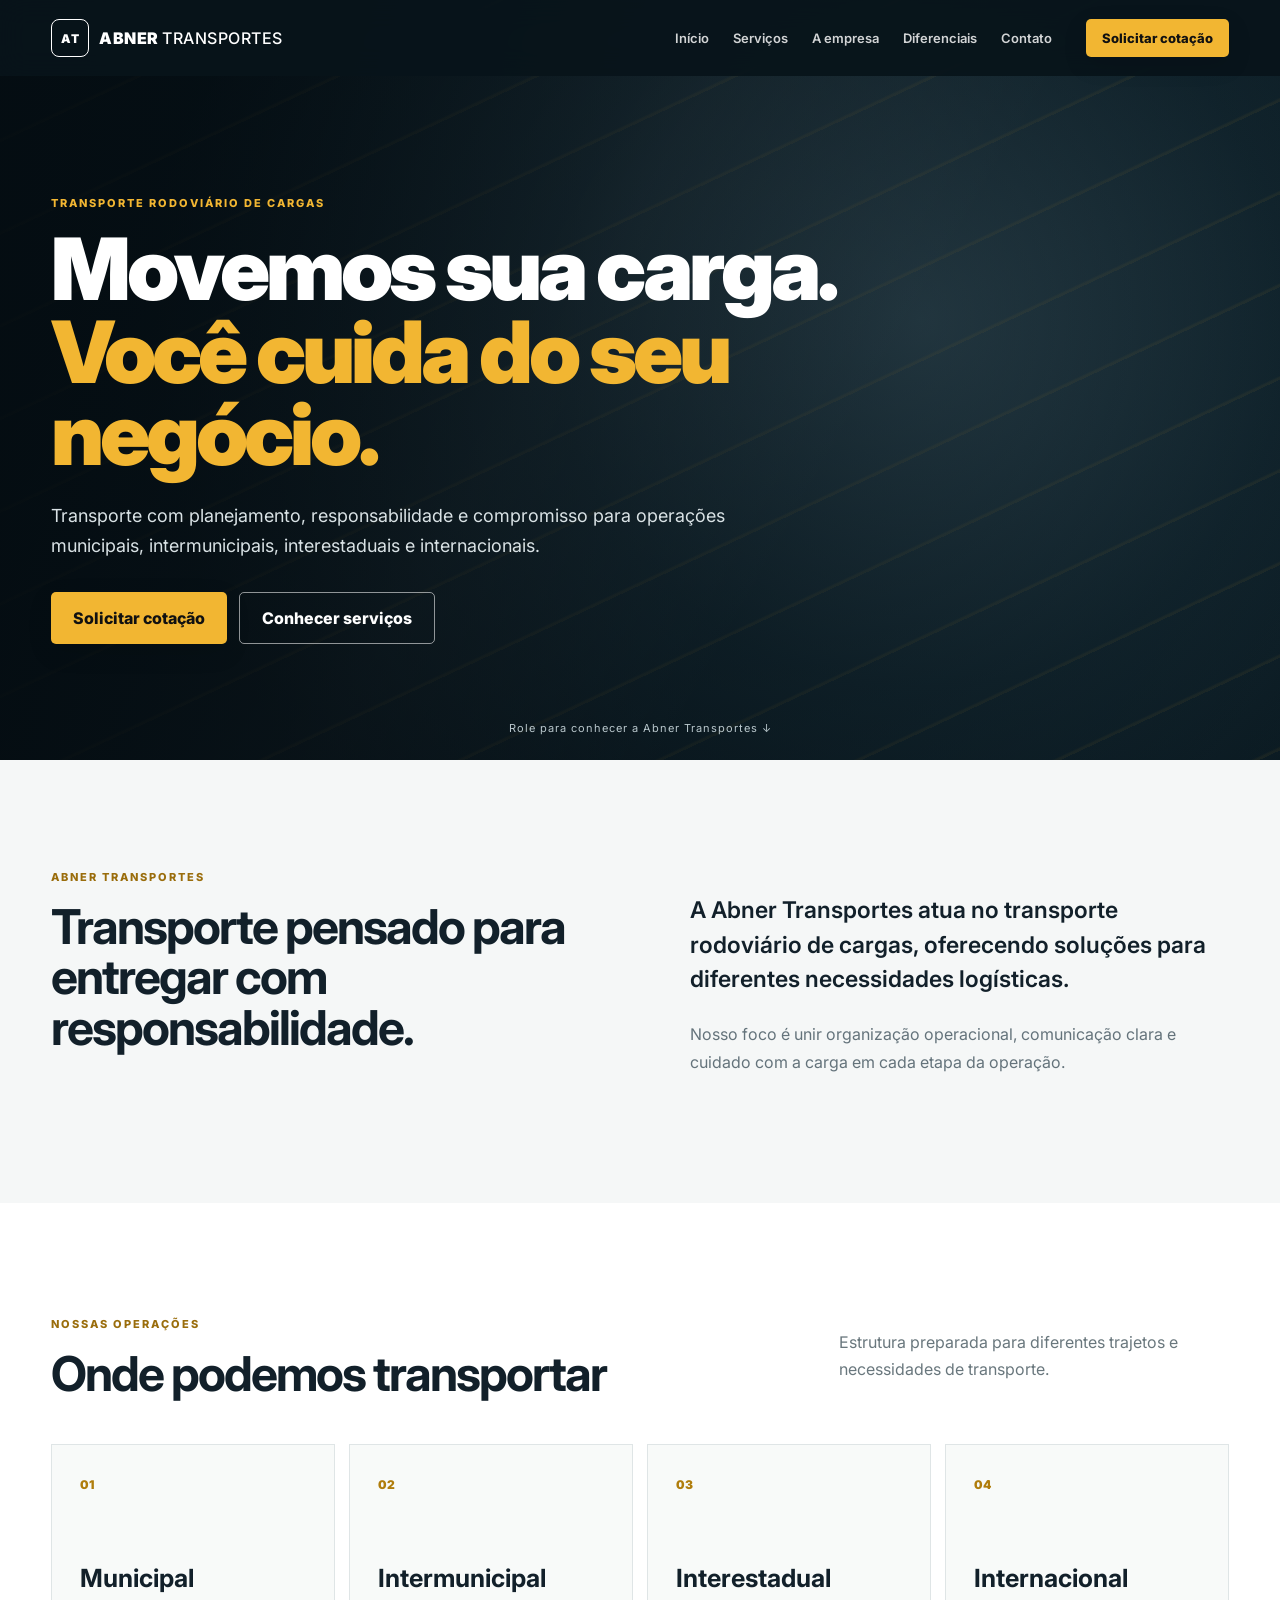
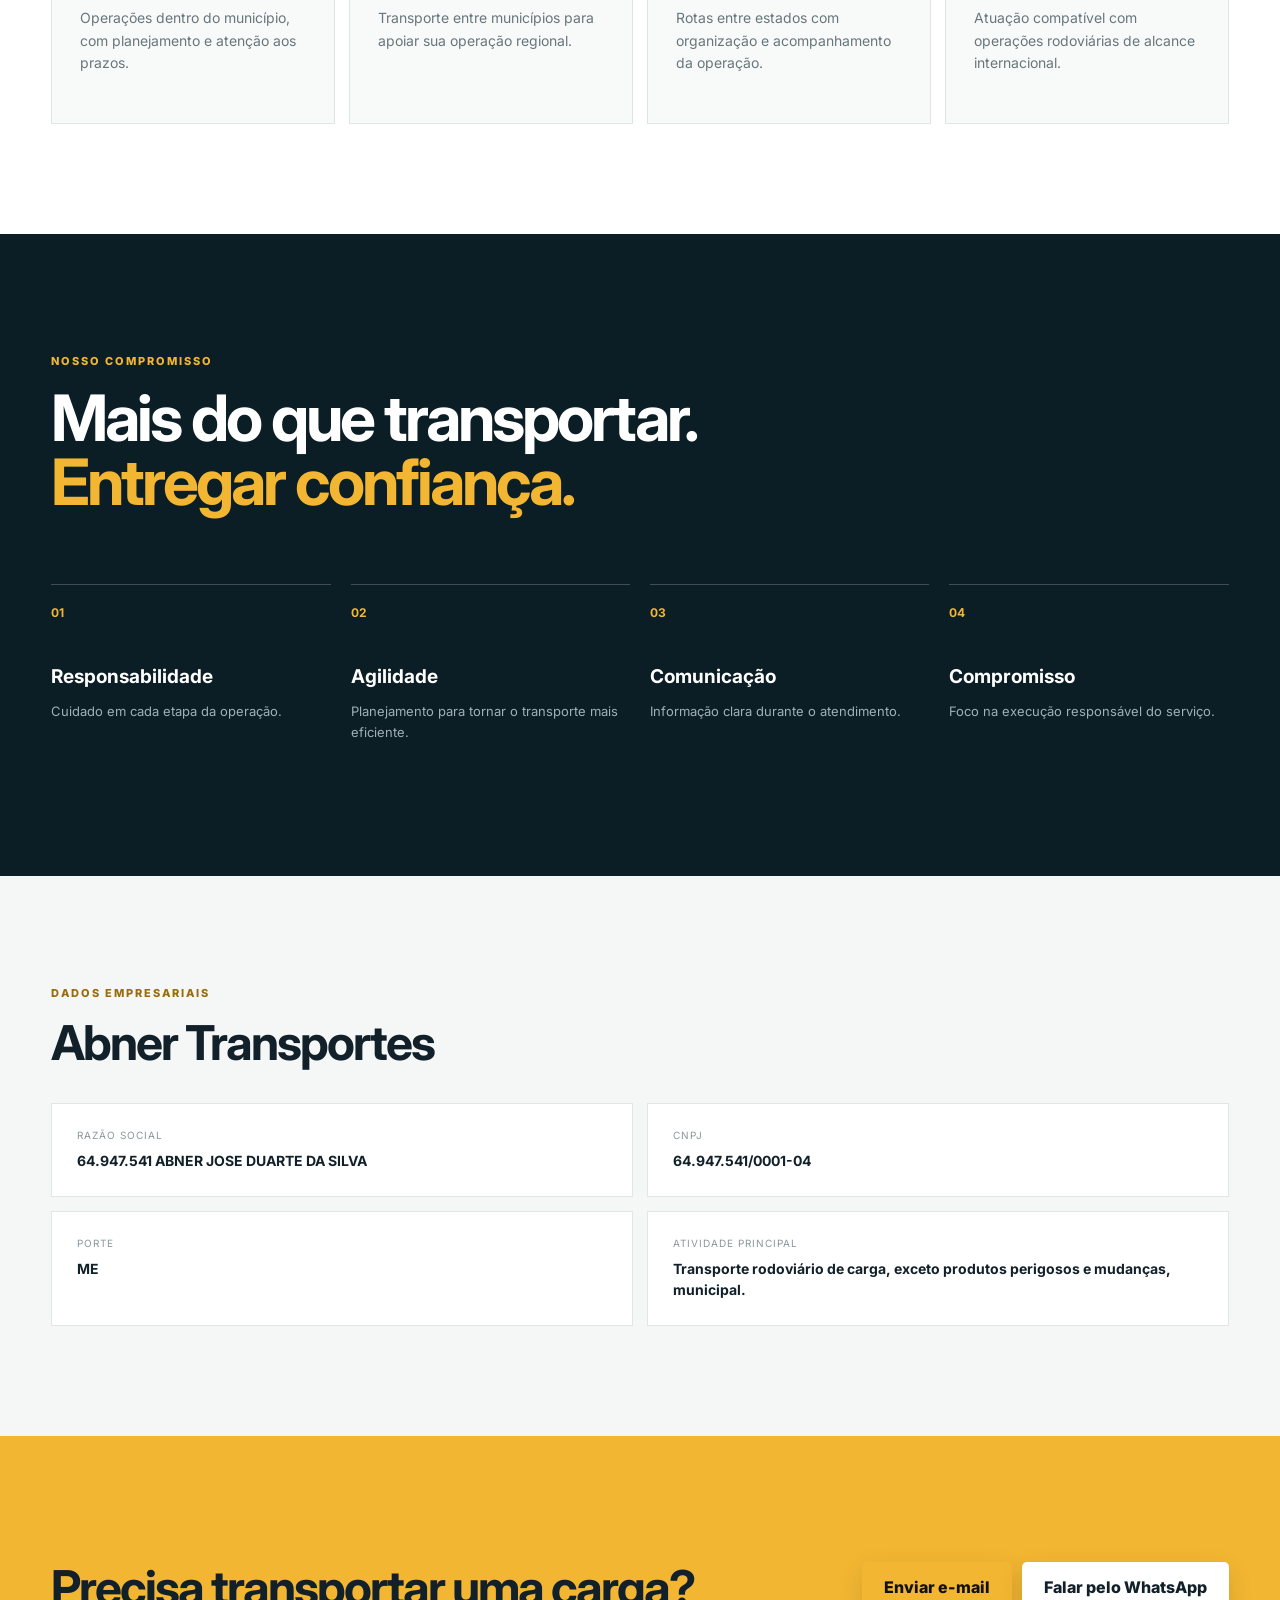
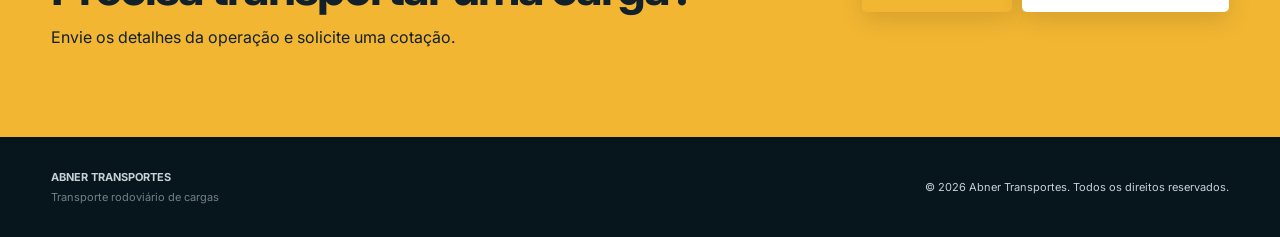
==== index.html @ 2ef1a577 "Add files via upload" ====
<!doctype html>
<html lang="pt-BR">
<head>
<meta charset="utf-8">
<meta name="viewport" content="width=device-width, initial-scale=1">
<meta name="description" content="Abner Transportes — transporte rodoviário de cargas municipal, intermunicipal, interestadual e internacional.">
<title>Abner Transportes | Transporte de Cargas</title>
<link rel="stylesheet" href="style.css">
</head>
<body>
<header class="topbar">
  <div class="container nav">
    <a class="brand" href="#inicio"><span class="brand-mark">AT</span><span>ABNER <b>TRANSPORTES</b></span></a>
    <nav>
      <a href="#inicio">Início</a>
      <a href="#servicos">Serviços</a>
      <a href="#empresa">A empresa</a>
      <a href="#diferenciais">Diferenciais</a>
      <a href="#contato">Contato</a>
    </nav>
    <a class="btn btn-small" href="#contato">Solicitar cotação</a>
  </div>
</header>

<main>
<section class="hero" id="inicio">
  <div class="hero-overlay"></div>
  <div class="container hero-content">
    <div class="eyebrow">TRANSPORTE RODOVIÁRIO DE CARGAS</div>
    <h1>Movemos sua carga.<br><span>Você cuida do seu negócio.</span></h1>
    <p>Transporte com planejamento, responsabilidade e compromisso para operações municipais, intermunicipais, interestaduais e internacionais.</p>
    <div class="actions">
      <a class="btn" href="#contato">Solicitar cotação</a>
      <a class="btn btn-ghost" href="#servicos">Conhecer serviços</a>
    </div>
  </div>
  <div class="scroll-note">Role para conhecer a Abner Transportes ↓</div>
</section>

<section class="intro" id="empresa">
  <div class="container two-col">
    <div>
      <div class="eyebrow dark">ABNER TRANSPORTES</div>
      <h2>Transporte pensado para entregar com responsabilidade.</h2>
    </div>
    <div>
      <p class="lead">A Abner Transportes atua no transporte rodoviário de cargas, oferecendo soluções para diferentes necessidades logísticas.</p>
      <p>Nosso foco é unir organização operacional, comunicação clara e cuidado com a carga em cada etapa da operação.</p>
    </div>
  </div>
</section>

<section class="services" id="servicos">
  <div class="container">
    <div class="section-head">
      <div>
        <div class="eyebrow dark">NOSSAS OPERAÇÕES</div>
        <h2>Onde podemos transportar</h2>
      </div>
      <p>Estrutura preparada para diferentes trajetos e necessidades de transporte.</p>
    </div>
    <div class="cards">
      <article><span>01</span><h3>Municipal</h3><p>Operações dentro do município, com planejamento e atenção aos prazos.</p></article>
      <article><span>02</span><h3>Intermunicipal</h3><p>Transporte entre municípios para apoiar sua operação regional.</p></article>
      <article><span>03</span><h3>Interestadual</h3><p>Rotas entre estados com organização e acompanhamento da operação.</p></article>
      <article><span>04</span><h3>Internacional</h3><p>Atuação compatível com operações rodoviárias de alcance internacional.</p></article>
    </div>
  </div>
</section>

<section class="dark-section" id="diferenciais">
  <div class="container">
    <div class="eyebrow">NOSSO COMPROMISSO</div>
    <h2>Mais do que transportar.<br><span>Entregar confiança.</span></h2>
    <div class="stats">
      <div><strong>01</strong><b>Responsabilidade</b><p>Cuidado em cada etapa da operação.</p></div>
      <div><strong>02</strong><b>Agilidade</b><p>Planejamento para tornar o transporte mais eficiente.</p></div>
      <div><strong>03</strong><b>Comunicação</b><p>Informação clara durante o atendimento.</p></div>
      <div><strong>04</strong><b>Compromisso</b><p>Foco na execução responsável do serviço.</p></div>
    </div>
  </div>
</section>

<section class="company-data">
  <div class="container">
    <div class="eyebrow dark">DADOS EMPRESARIAIS</div>
    <h2>Abner Transportes</h2>
    <div class="data-grid">
      <div><small>Razão social</small><b>64.947.541 ABNER JOSE DUARTE DA SILVA</b></div>
      <div><small>CNPJ</small><b>64.947.541/0001-04</b></div>
      <div><small>Porte</small><b>ME</b></div>
      <div><small>Atividade principal</small><b>Transporte rodoviário de carga, exceto produtos perigosos e mudanças, municipal.</b></div>
    </div>
  </div>
</section>

<section class="contact" id="contato">
  <div class="container contact-box">
    <div>
      <div class="eyebrow">FALE COM A ABNER TRANSPORTES</div>
      <h2>Precisa transportar uma carga?</h2>
      <p>Envie os detalhes da operação e solicite uma cotação.</p>
    </div>
    <div class="contact-actions">
      <a class="btn" href="mailto:SEUEMAIL@EXEMPLO.COM">Enviar e-mail</a>
      <a class="btn btn-light" href="https://wa.me/55SEUNUMERO" target="_blank" rel="noopener">Falar pelo WhatsApp</a>
    </div>
  </div>
</section>
</main>

<footer>
  <div class="container footer">
    <div><strong>ABNER TRANSPORTES</strong><span>Transporte rodoviário de cargas</span></div>
    <div>© 2026 Abner Transportes. Todos os direitos reservados.</div>
  </div>
</footer>
<script src="script.js"></script>
</body>
</html>
---- style.css ----
@import url('https://fonts.googleapis.com/css2?family=Inter:wght@400;500;600;700;800;900&display=swap');
*{box-sizing:border-box}html{scroll-behavior:smooth}body{margin:0;font-family:Inter,Arial,sans-serif;color:#12202a;background:#f5f7f7}a{text-decoration:none;color:inherit}.container{width:min(1180px,92%);margin:auto}.topbar{position:fixed;z-index:20;top:0;left:0;right:0;background:rgba(8,20,27,.92);backdrop-filter:blur(14px);color:#fff}.nav{height:76px;display:flex;align-items:center;gap:34px}.brand{display:flex;align-items:center;gap:10px;font-weight:900;letter-spacing:.5px;margin-right:auto}.brand b{font-weight:500}.brand-mark{display:grid;place-items:center;width:38px;height:38px;border:1px solid #fff;border-radius:8px;font-size:12px}.nav nav{display:flex;gap:24px;font-size:13px;font-weight:600}.nav nav a{opacity:.82}.nav nav a:hover{opacity:1}.btn{display:inline-flex;align-items:center;justify-content:center;padding:15px 22px;border-radius:5px;background:#f2b632;color:#111;font-weight:800;border:0;transition:.25s;box-shadow:0 8px 25px rgba(0,0,0,.12)}.btn:hover{transform:translateY(-2px);filter:brightness(1.04)}.btn-small{padding:11px 16px;font-size:13px}.btn-ghost{background:transparent;color:#fff;border:1px solid rgba(255,255,255,.55);box-shadow:none}.btn-light{background:#fff;color:#12202a}.hero{min-height:760px;position:relative;display:flex;align-items:center;overflow:hidden;background:radial-gradient(circle at 72% 42%,#344f5b 0,#152b35 36%,#07151c 75%)}.hero:before{content:"";position:absolute;inset:-10%;background:linear-gradient(120deg,transparent 20%,rgba(255,255,255,.05) 45%,transparent 62%),repeating-linear-gradient(155deg,transparent 0 80px,rgba(242,182,50,.08) 82px 84px);animation:move 12s linear infinite}.hero-overlay{position:absolute;inset:0;background:linear-gradient(90deg,rgba(4,12,17,.9),rgba(4,12,17,.5) 50%,rgba(4,12,17,.25))}.hero-content{position:relative;color:#fff;padding-top:80px}.eyebrow{font-size:11px;letter-spacing:2px;font-weight:800;color:#f2b632;margin-bottom:18px}.eyebrow.dark{color:#9a6d0c}.hero h1{font-size:clamp(44px,7vw,86px);line-height:.96;letter-spacing:-4px;max-width:850px;margin:0 0 25px;font-weight:900}.hero h1 span{color:#f2b632}.hero p{font-size:18px;line-height:1.7;max-width:690px;color:#d9e2e5}.actions{display:flex;gap:12px;margin-top:30px}.scroll-note{position:absolute;bottom:25px;left:50%;transform:translateX(-50%);color:#b9c7cc;font-size:11px;letter-spacing:1px}.intro,.services,.company-data{padding:110px 0}.two-col{display:grid;grid-template-columns:1fr 1fr;gap:100px}.intro h2,.section-head h2,.company-data h2{font-size:48px;line-height:1.05;letter-spacing:-2px;margin:0}.lead{font-size:23px;line-height:1.5;font-weight:600}.intro p:not(.lead){color:#64737b;line-height:1.8}.services{background:#fff}.section-head{display:flex;justify-content:space-between;align-items:end;margin-bottom:45px}.section-head>p{max-width:390px;color:#69777d;line-height:1.7}.cards{display:grid;grid-template-columns:repeat(4,1fr);gap:14px}.cards article{min-height:280px;padding:28px;border:1px solid #dfe5e6;background:#f8faf9;transition:.3s}.cards article:hover{transform:translateY(-7px);box-shadow:0 18px 40px rgba(0,0,0,.08)}.cards span{font-size:12px;font-weight:900;color:#b07d0c}.cards h3{font-size:25px;margin:70px 0 14px}.cards p{color:#68767c;line-height:1.6;font-size:14px}.dark-section{background:#0b1d25;color:#fff;padding:120px 0}.dark-section h2{font-size:64px;line-height:1;letter-spacing:-3px;margin:0 0 70px}.dark-section h2 span{color:#f2b632}.stats{display:grid;grid-template-columns:repeat(4,1fr);gap:20px}.stats>div{border-top:1px solid rgba(255,255,255,.22);padding-top:20px}.stats strong{display:block;color:#f2b632;font-size:12px;margin-bottom:45px}.stats b{font-size:19px}.stats p{color:#9fb0b6;font-size:13px;line-height:1.6}.data-grid{display:grid;grid-template-columns:1fr 1fr;gap:14px;margin-top:35px}.data-grid>div{padding:25px;background:#fff;border:1px solid #e0e5e6}.data-grid small{display:block;text-transform:uppercase;letter-spacing:1px;color:#8a979b;font-size:10px;margin-bottom:9px}.data-grid b{font-size:14px;line-height:1.5}.contact{background:#f2b632;padding:90px 0}.contact-box{display:flex;justify-content:space-between;align-items:center;gap:40px}.contact h2{font-size:48px;letter-spacing:-2px;margin:0 0 10px}.contact p{margin:0}.contact-actions{display:flex;gap:10px;flex-wrap:wrap}footer{background:#07151c;color:#c7d1d5}.footer{min-height:100px;display:flex;justify-content:space-between;align-items:center;gap:20px;font-size:11px}.footer div:first-child{display:flex;flex-direction:column;gap:6px}.footer span{color:#718188}@keyframes move{to{transform:translateX(70px)}}@media(max-width:850px){.nav nav{display:none}.hero{min-height:680px}.hero h1{letter-spacing:-2px}.two-col,.cards,.stats,.data-grid{grid-template-columns:1fr}.two-col{gap:30px}.intro,.services,.company-data{padding:75px 0}.section-head,.contact-box{display:block}.section-head>p{margin-top:20px}.dark-section h2{font-size:46px;margin-bottom:50px}.cards article{min-height:220px}.cards h3{margin-top:50px}.contact h2{font-size:38px}.contact-actions{margin-top:25px}.footer{padding:25px 0;display:block}.footer div+div{margin-top:15px}.scroll-note{width:100%;text-align:center}.hero-content{padding-top:90px}}
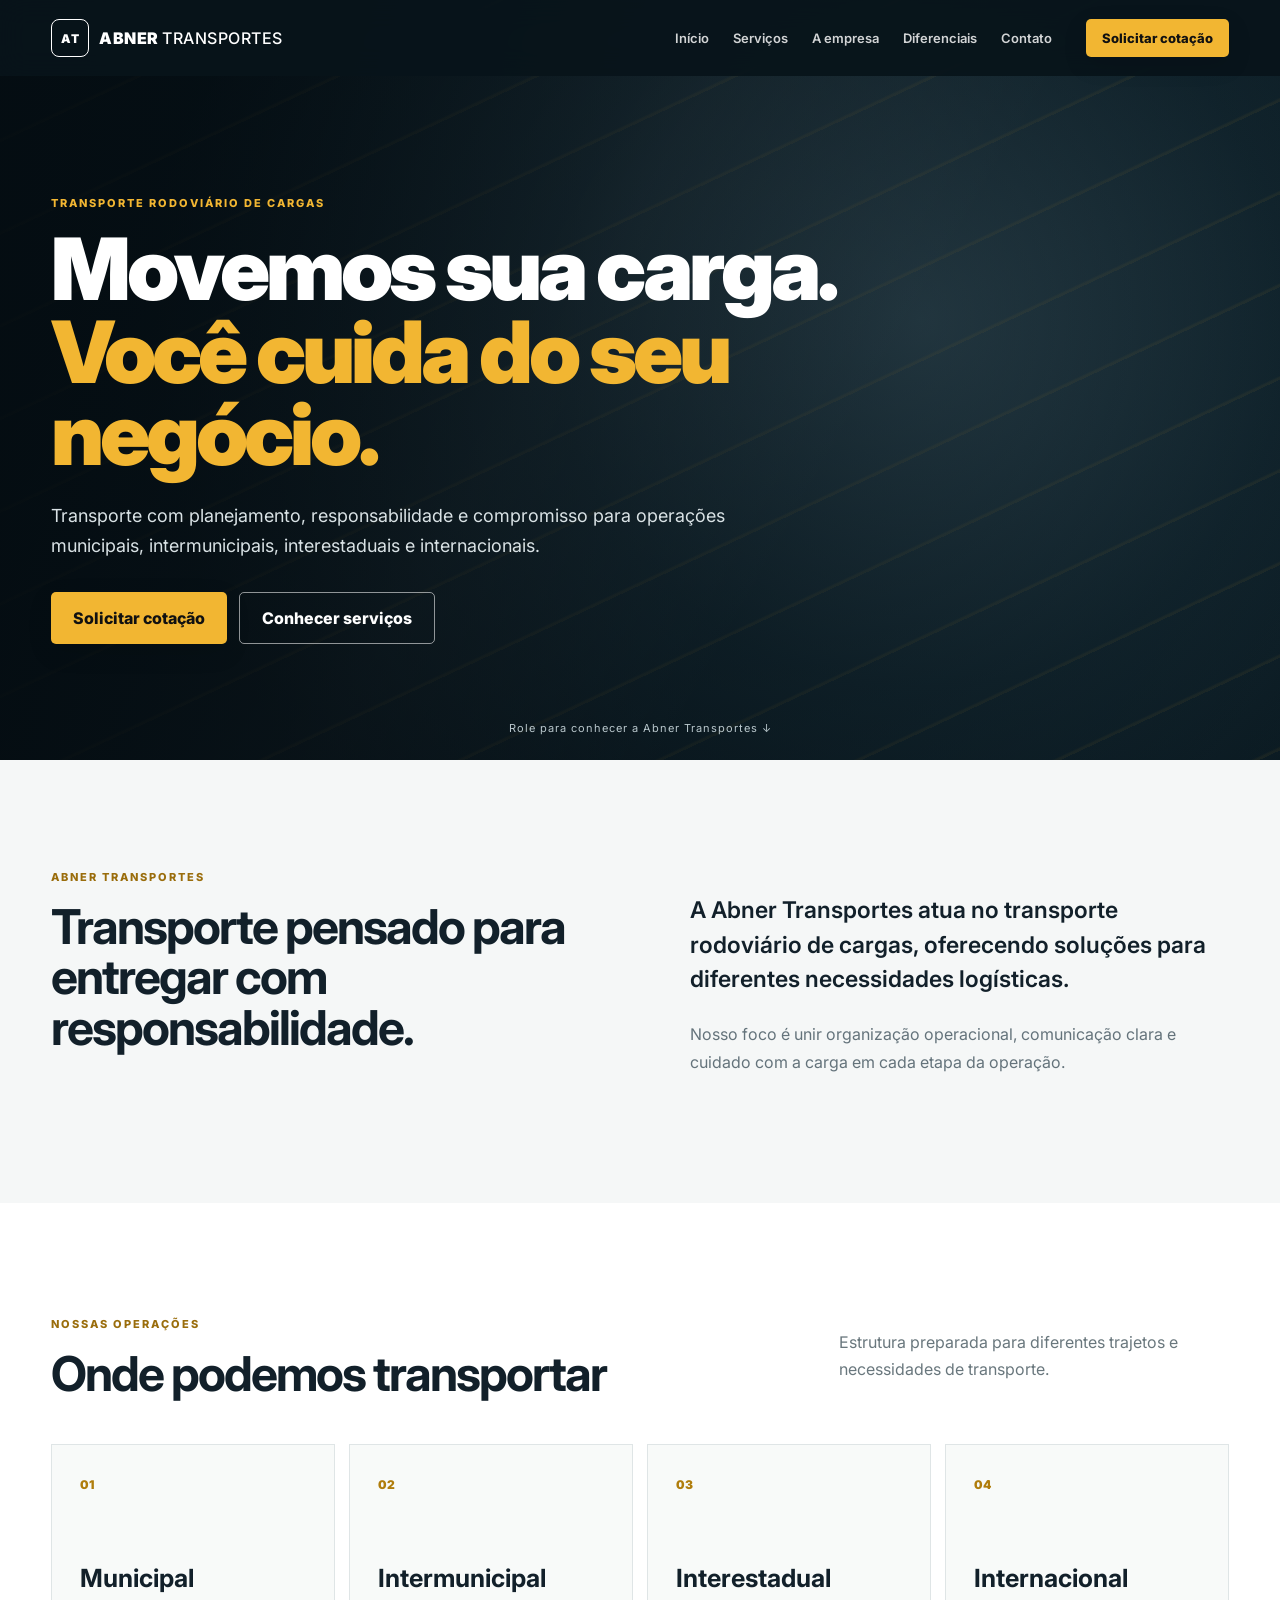
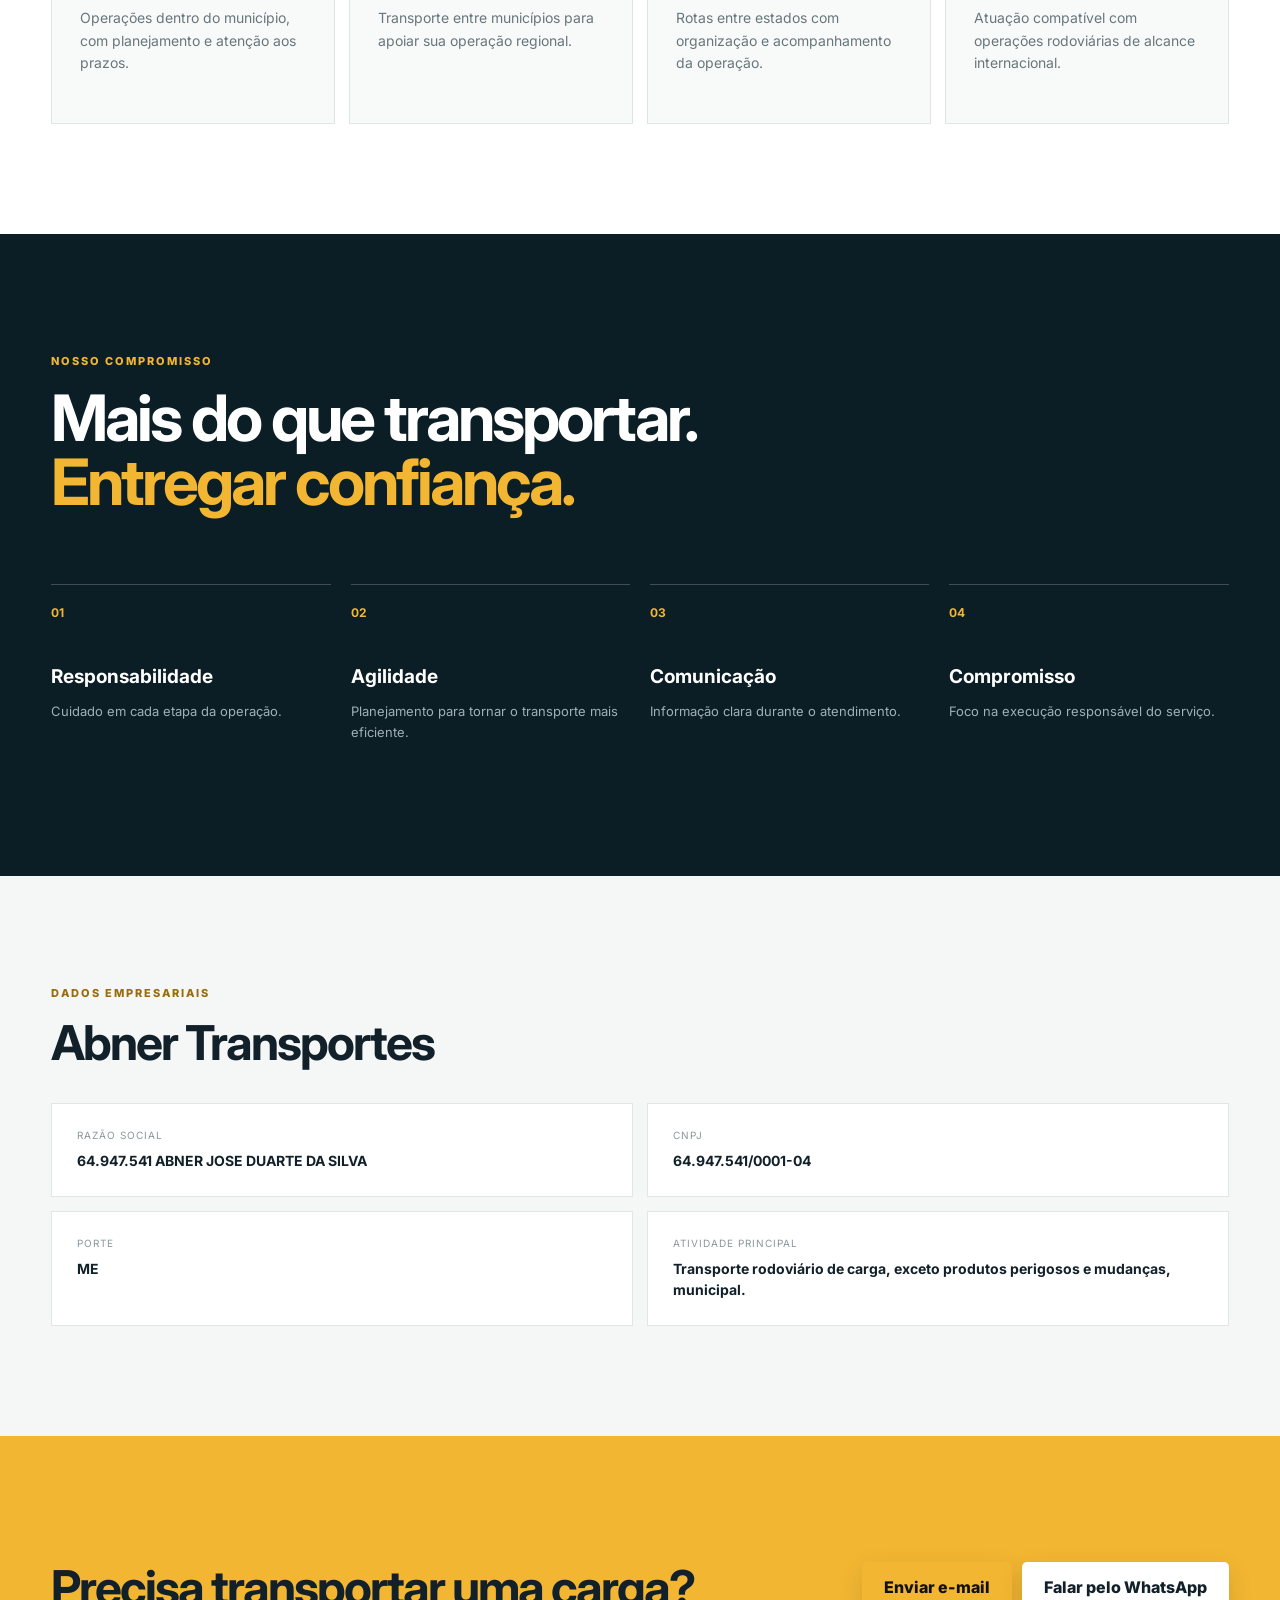
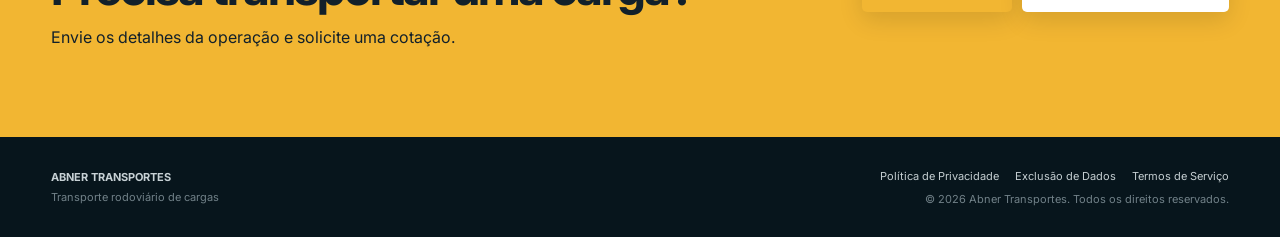
==== commit d1fd12fc: "Add files via upload" ====
--- a/index.html
+++ b/index.html
@@ -112,7 +112,14 @@
 <footer>
   <div class="container footer">
     <div><strong>ABNER TRANSPORTES</strong><span>Transporte rodoviário de cargas</span></div>
-    <div>© 2026 Abner Transportes. Todos os direitos reservados.</div>
+    <div class="footer-right">
+      <nav class="legal-links" aria-label="Informações legais">
+        <a href="politica-de-privacidade.html">Política de Privacidade</a>
+        <a href="exclusao-de-dados.html">Exclusão de Dados</a>
+        <a href="termos-de-servico.html">Termos de Serviço</a>
+      </nav>
+      <span>© 2026 Abner Transportes. Todos os direitos reservados.</span>
+    </div>
   </div>
 </footer>
 <script src="script.js"></script>
--- a/style.css
+++ b/style.css
@@ -1,2 +1,3 @@
 @import url('https://fonts.googleapis.com/css2?family=Inter:wght@400;500;600;700;800;900&display=swap');
-*{box-sizing:border-box}html{scroll-behavior:smooth}body{margin:0;font-family:Inter,Arial,sans-serif;color:#12202a;background:#f5f7f7}a{text-decoration:none;color:inherit}.container{width:min(1180px,92%);margin:auto}.topbar{position:fixed;z-index:20;top:0;left:0;right:0;background:rgba(8,20,27,.92);backdrop-filter:blur(14px);color:#fff}.nav{height:76px;display:flex;align-items:center;gap:34px}.brand{display:flex;align-items:center;gap:10px;font-weight:900;letter-spacing:.5px;margin-right:auto}.brand b{font-weight:500}.brand-mark{display:grid;place-items:center;width:38px;height:38px;border:1px solid #fff;border-radius:8px;font-size:12px}.nav nav{display:flex;gap:24px;font-size:13px;font-weight:600}.nav nav a{opacity:.82}.nav nav a:hover{opacity:1}.btn{display:inline-flex;align-items:center;justify-content:center;padding:15px 22px;border-radius:5px;background:#f2b632;color:#111;font-weight:800;border:0;transition:.25s;box-shadow:0 8px 25px rgba(0,0,0,.12)}.btn:hover{transform:translateY(-2px);filter:brightness(1.04)}.btn-small{padding:11px 16px;font-size:13px}.btn-ghost{background:transparent;color:#fff;border:1px solid rgba(255,255,255,.55);box-shadow:none}.btn-light{background:#fff;color:#12202a}.hero{min-height:760px;position:relative;display:flex;align-items:center;overflow:hidden;background:radial-gradient(circle at 72% 42%,#344f5b 0,#152b35 36%,#07151c 75%)}.hero:before{content:"";position:absolute;inset:-10%;background:linear-gradient(120deg,transparent 20%,rgba(255,255,255,.05) 45%,transparent 62%),repeating-linear-gradient(155deg,transparent 0 80px,rgba(242,182,50,.08) 82px 84px);animation:move 12s linear infinite}.hero-overlay{position:absolute;inset:0;background:linear-gradient(90deg,rgba(4,12,17,.9),rgba(4,12,17,.5) 50%,rgba(4,12,17,.25))}.hero-content{position:relative;color:#fff;padding-top:80px}.eyebrow{font-size:11px;letter-spacing:2px;font-weight:800;color:#f2b632;margin-bottom:18px}.eyebrow.dark{color:#9a6d0c}.hero h1{font-size:clamp(44px,7vw,86px);line-height:.96;letter-spacing:-4px;max-width:850px;margin:0 0 25px;font-weight:900}.hero h1 span{color:#f2b632}.hero p{font-size:18px;line-height:1.7;max-width:690px;color:#d9e2e5}.actions{display:flex;gap:12px;margin-top:30px}.scroll-note{position:absolute;bottom:25px;left:50%;transform:translateX(-50%);color:#b9c7cc;font-size:11px;letter-spacing:1px}.intro,.services,.company-data{padding:110px 0}.two-col{display:grid;grid-template-columns:1fr 1fr;gap:100px}.intro h2,.section-head h2,.company-data h2{font-size:48px;line-height:1.05;letter-spacing:-2px;margin:0}.lead{font-size:23px;line-height:1.5;font-weight:600}.intro p:not(.lead){color:#64737b;line-height:1.8}.services{background:#fff}.section-head{display:flex;justify-content:space-between;align-items:end;margin-bottom:45px}.section-head>p{max-width:390px;color:#69777d;line-height:1.7}.cards{display:grid;grid-template-columns:repeat(4,1fr);gap:14px}.cards article{min-height:280px;padding:28px;border:1px solid #dfe5e6;background:#f8faf9;transition:.3s}.cards article:hover{transform:translateY(-7px);box-shadow:0 18px 40px rgba(0,0,0,.08)}.cards span{font-size:12px;font-weight:900;color:#b07d0c}.cards h3{font-size:25px;margin:70px 0 14px}.cards p{color:#68767c;line-height:1.6;font-size:14px}.dark-section{background:#0b1d25;color:#fff;padding:120px 0}.dark-section h2{font-size:64px;line-height:1;letter-spacing:-3px;margin:0 0 70px}.dark-section h2 span{color:#f2b632}.stats{display:grid;grid-template-columns:repeat(4,1fr);gap:20px}.stats>div{border-top:1px solid rgba(255,255,255,.22);padding-top:20px}.stats strong{display:block;color:#f2b632;font-size:12px;margin-bottom:45px}.stats b{font-size:19px}.stats p{color:#9fb0b6;font-size:13px;line-height:1.6}.data-grid{display:grid;grid-template-columns:1fr 1fr;gap:14px;margin-top:35px}.data-grid>div{padding:25px;background:#fff;border:1px solid #e0e5e6}.data-grid small{display:block;text-transform:uppercase;letter-spacing:1px;color:#8a979b;font-size:10px;margin-bottom:9px}.data-grid b{font-size:14px;line-height:1.5}.contact{background:#f2b632;padding:90px 0}.contact-box{display:flex;justify-content:space-between;align-items:center;gap:40px}.contact h2{font-size:48px;letter-spacing:-2px;margin:0 0 10px}.contact p{margin:0}.contact-actions{display:flex;gap:10px;flex-wrap:wrap}footer{background:#07151c;color:#c7d1d5}.footer{min-height:100px;display:flex;justify-content:space-between;align-items:center;gap:20px;font-size:11px}.footer div:first-child{display:flex;flex-direction:column;gap:6px}.footer span{color:#718188}@keyframes move{to{transform:translateX(70px)}}@media(max-width:850px){.nav nav{display:none}.hero{min-height:680px}.hero h1{letter-spacing:-2px}.two-col,.cards,.stats,.data-grid{grid-template-columns:1fr}.two-col{gap:30px}.intro,.services,.company-data{padding:75px 0}.section-head,.contact-box{display:block}.section-head>p{margin-top:20px}.dark-section h2{font-size:46px;margin-bottom:50px}.cards article{min-height:220px}.cards h3{margin-top:50px}.contact h2{font-size:38px}.contact-actions{margin-top:25px}.footer{padding:25px 0;display:block}.footer div+div{margin-top:15px}.scroll-note{width:100%;text-align:center}.hero-content{padding-top:90px}}+*{box-sizing:border-box}html{scroll-behavior:smooth}body{margin:0;font-family:Inter,Arial,sans-serif;color:#12202a;background:#f5f7f7}a{text-decoration:none;color:inherit}.container{width:min(1180px,92%);margin:auto}.topbar{position:fixed;z-index:20;top:0;left:0;right:0;background:rgba(8,20,27,.92);backdrop-filter:blur(14px);color:#fff}.nav{height:76px;display:flex;align-items:center;gap:34px}.brand{display:flex;align-items:center;gap:10px;font-weight:900;letter-spacing:.5px;margin-right:auto}.brand b{font-weight:500}.brand-mark{display:grid;place-items:center;width:38px;height:38px;border:1px solid #fff;border-radius:8px;font-size:12px}.nav nav{display:flex;gap:24px;font-size:13px;font-weight:600}.nav nav a{opacity:.82}.nav nav a:hover{opacity:1}.btn{display:inline-flex;align-items:center;justify-content:center;padding:15px 22px;border-radius:5px;background:#f2b632;color:#111;font-weight:800;border:0;transition:.25s;box-shadow:0 8px 25px rgba(0,0,0,.12)}.btn:hover{transform:translateY(-2px);filter:brightness(1.04)}.btn-small{padding:11px 16px;font-size:13px}.btn-ghost{background:transparent;color:#fff;border:1px solid rgba(255,255,255,.55);box-shadow:none}.btn-light{background:#fff;color:#12202a}.hero{min-height:760px;position:relative;display:flex;align-items:center;overflow:hidden;background:radial-gradient(circle at 72% 42%,#344f5b 0,#152b35 36%,#07151c 75%)}.hero:before{content:"";position:absolute;inset:-10%;background:linear-gradient(120deg,transparent 20%,rgba(255,255,255,.05) 45%,transparent 62%),repeating-linear-gradient(155deg,transparent 0 80px,rgba(242,182,50,.08) 82px 84px);animation:move 12s linear infinite}.hero-overlay{position:absolute;inset:0;background:linear-gradient(90deg,rgba(4,12,17,.9),rgba(4,12,17,.5) 50%,rgba(4,12,17,.25))}.hero-content{position:relative;color:#fff;padding-top:80px}.eyebrow{font-size:11px;letter-spacing:2px;font-weight:800;color:#f2b632;margin-bottom:18px}.eyebrow.dark{color:#9a6d0c}.hero h1{font-size:clamp(44px,7vw,86px);line-height:.96;letter-spacing:-4px;max-width:850px;margin:0 0 25px;font-weight:900}.hero h1 span{color:#f2b632}.hero p{font-size:18px;line-height:1.7;max-width:690px;color:#d9e2e5}.actions{display:flex;gap:12px;margin-top:30px}.scroll-note{position:absolute;bottom:25px;left:50%;transform:translateX(-50%);color:#b9c7cc;font-size:11px;letter-spacing:1px}.intro,.services,.company-data{padding:110px 0}.two-col{display:grid;grid-template-columns:1fr 1fr;gap:100px}.intro h2,.section-head h2,.company-data h2{font-size:48px;line-height:1.05;letter-spacing:-2px;margin:0}.lead{font-size:23px;line-height:1.5;font-weight:600}.intro p:not(.lead){color:#64737b;line-height:1.8}.services{background:#fff}.section-head{display:flex;justify-content:space-between;align-items:end;margin-bottom:45px}.section-head>p{max-width:390px;color:#69777d;line-height:1.7}.cards{display:grid;grid-template-columns:repeat(4,1fr);gap:14px}.cards article{min-height:280px;padding:28px;border:1px solid #dfe5e6;background:#f8faf9;transition:.3s}.cards article:hover{transform:translateY(-7px);box-shadow:0 18px 40px rgba(0,0,0,.08)}.cards span{font-size:12px;font-weight:900;color:#b07d0c}.cards h3{font-size:25px;margin:70px 0 14px}.cards p{color:#68767c;line-height:1.6;font-size:14px}.dark-section{background:#0b1d25;color:#fff;padding:120px 0}.dark-section h2{font-size:64px;line-height:1;letter-spacing:-3px;margin:0 0 70px}.dark-section h2 span{color:#f2b632}.stats{display:grid;grid-template-columns:repeat(4,1fr);gap:20px}.stats>div{border-top:1px solid rgba(255,255,255,.22);padding-top:20px}.stats strong{display:block;color:#f2b632;font-size:12px;margin-bottom:45px}.stats b{font-size:19px}.stats p{color:#9fb0b6;font-size:13px;line-height:1.6}.data-grid{display:grid;grid-template-columns:1fr 1fr;gap:14px;margin-top:35px}.data-grid>div{padding:25px;background:#fff;border:1px solid #e0e5e6}.data-grid small{display:block;text-transform:uppercase;letter-spacing:1px;color:#8a979b;font-size:10px;margin-bottom:9px}.data-grid b{font-size:14px;line-height:1.5}.contact{background:#f2b632;padding:90px 0}.contact-box{display:flex;justify-content:space-between;align-items:center;gap:40px}.contact h2{font-size:48px;letter-spacing:-2px;margin:0 0 10px}.contact p{margin:0}.contact-actions{display:flex;gap:10px;flex-wrap:wrap}footer{background:#07151c;color:#c7d1d5}.footer{min-height:100px;display:flex;justify-content:space-between;align-items:center;gap:20px;font-size:11px}.footer div:first-child{display:flex;flex-direction:column;gap:6px}.footer span{color:#718188}@keyframes move{to{transform:translateX(70px)}}@media(max-width:850px){.nav nav{display:none}.hero{min-height:680px}.hero h1{letter-spacing:-2px}.two-col,.cards,.stats,.data-grid{grid-template-columns:1fr}.two-col{gap:30px}.intro,.services,.company-data{padding:75px 0}.section-head,.contact-box{display:block}.section-head>p{margin-top:20px}.dark-section h2{font-size:46px;margin-bottom:50px}.cards article{min-height:220px}.cards h3{margin-top:50px}.contact h2{font-size:38px}.contact-actions{margin-top:25px}.footer{padding:25px 0;display:block}.footer div+div{margin-top:15px}.scroll-note{width:100%;text-align:center}.hero-content{padding-top:90px}}
+.footer-right{display:flex;flex-direction:column;align-items:flex-end;gap:9px}.legal-links{display:flex;gap:16px;flex-wrap:wrap;justify-content:flex-end}.legal-links a{color:#d9e2e5;opacity:.9}.legal-links a:hover{opacity:1;color:#f2b632}@media(max-width:850px){.footer-right{align-items:flex-start}.legal-links{justify-content:flex-start}}
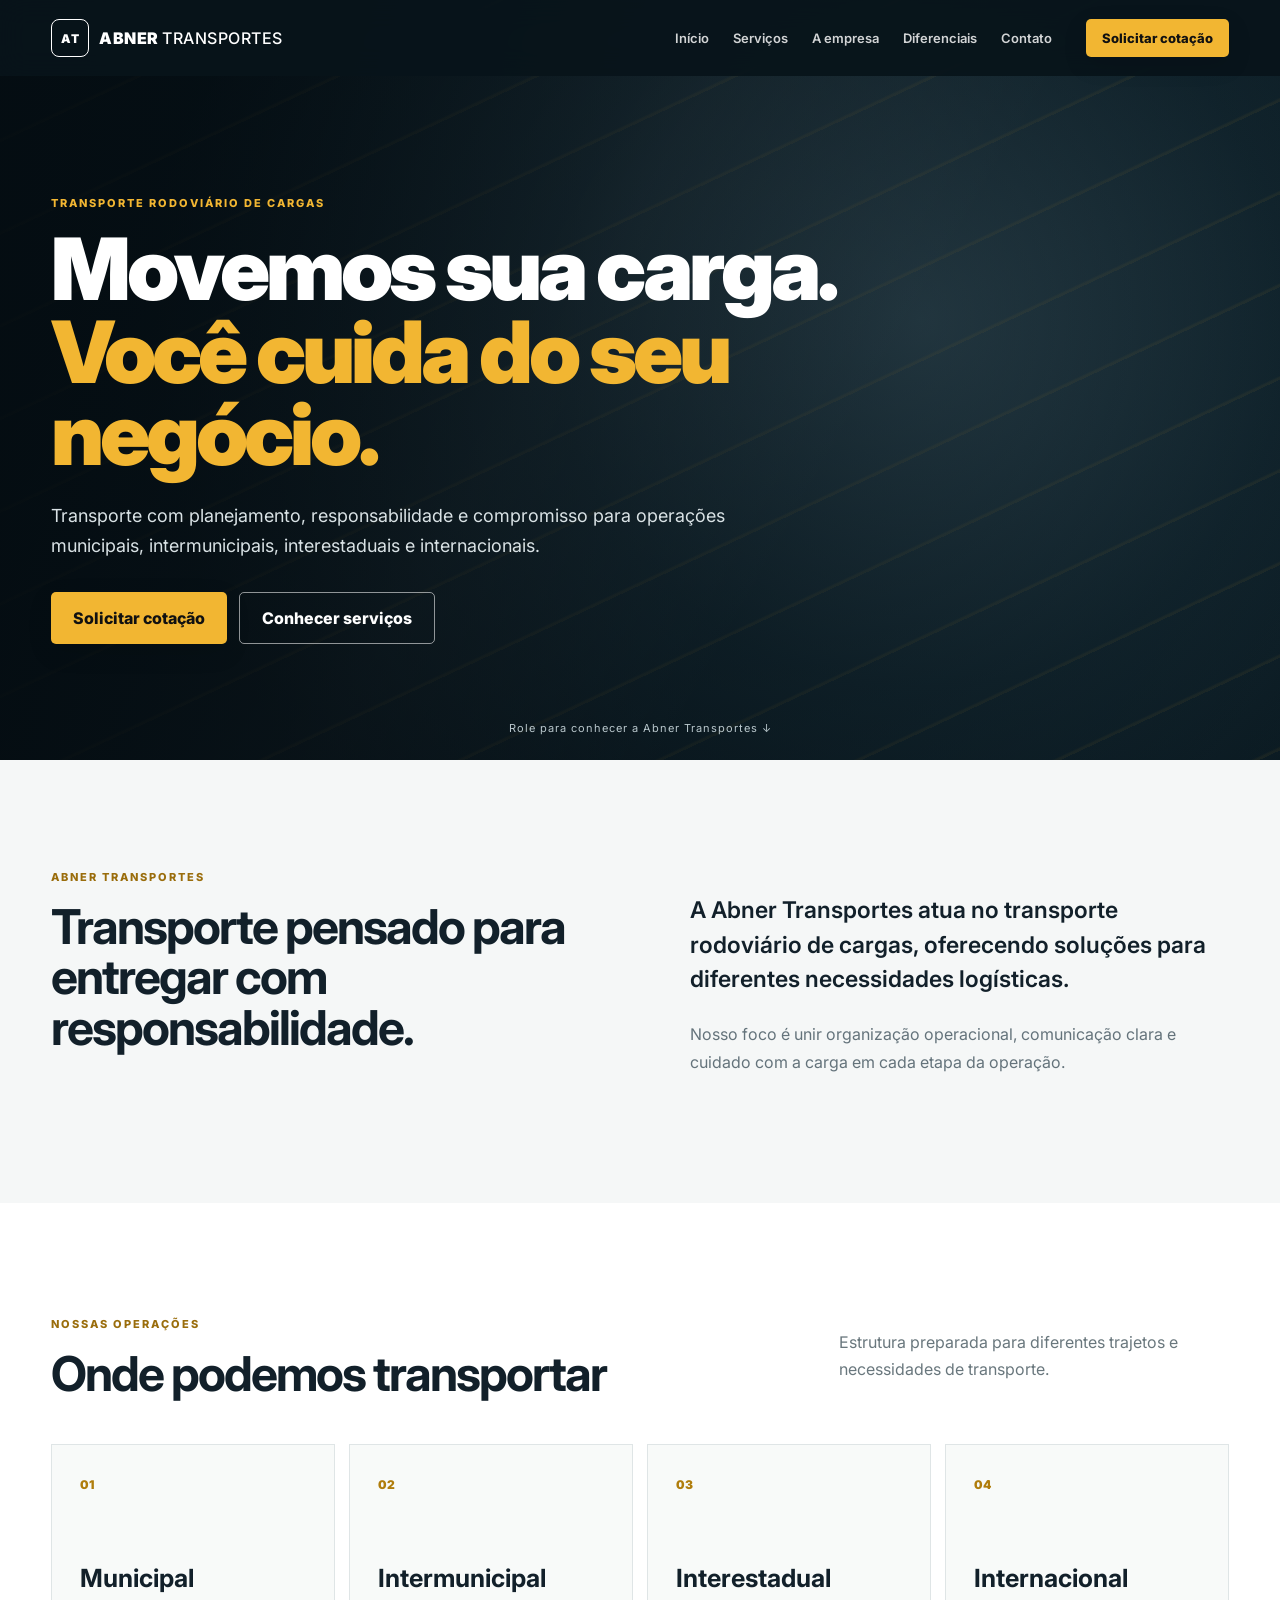
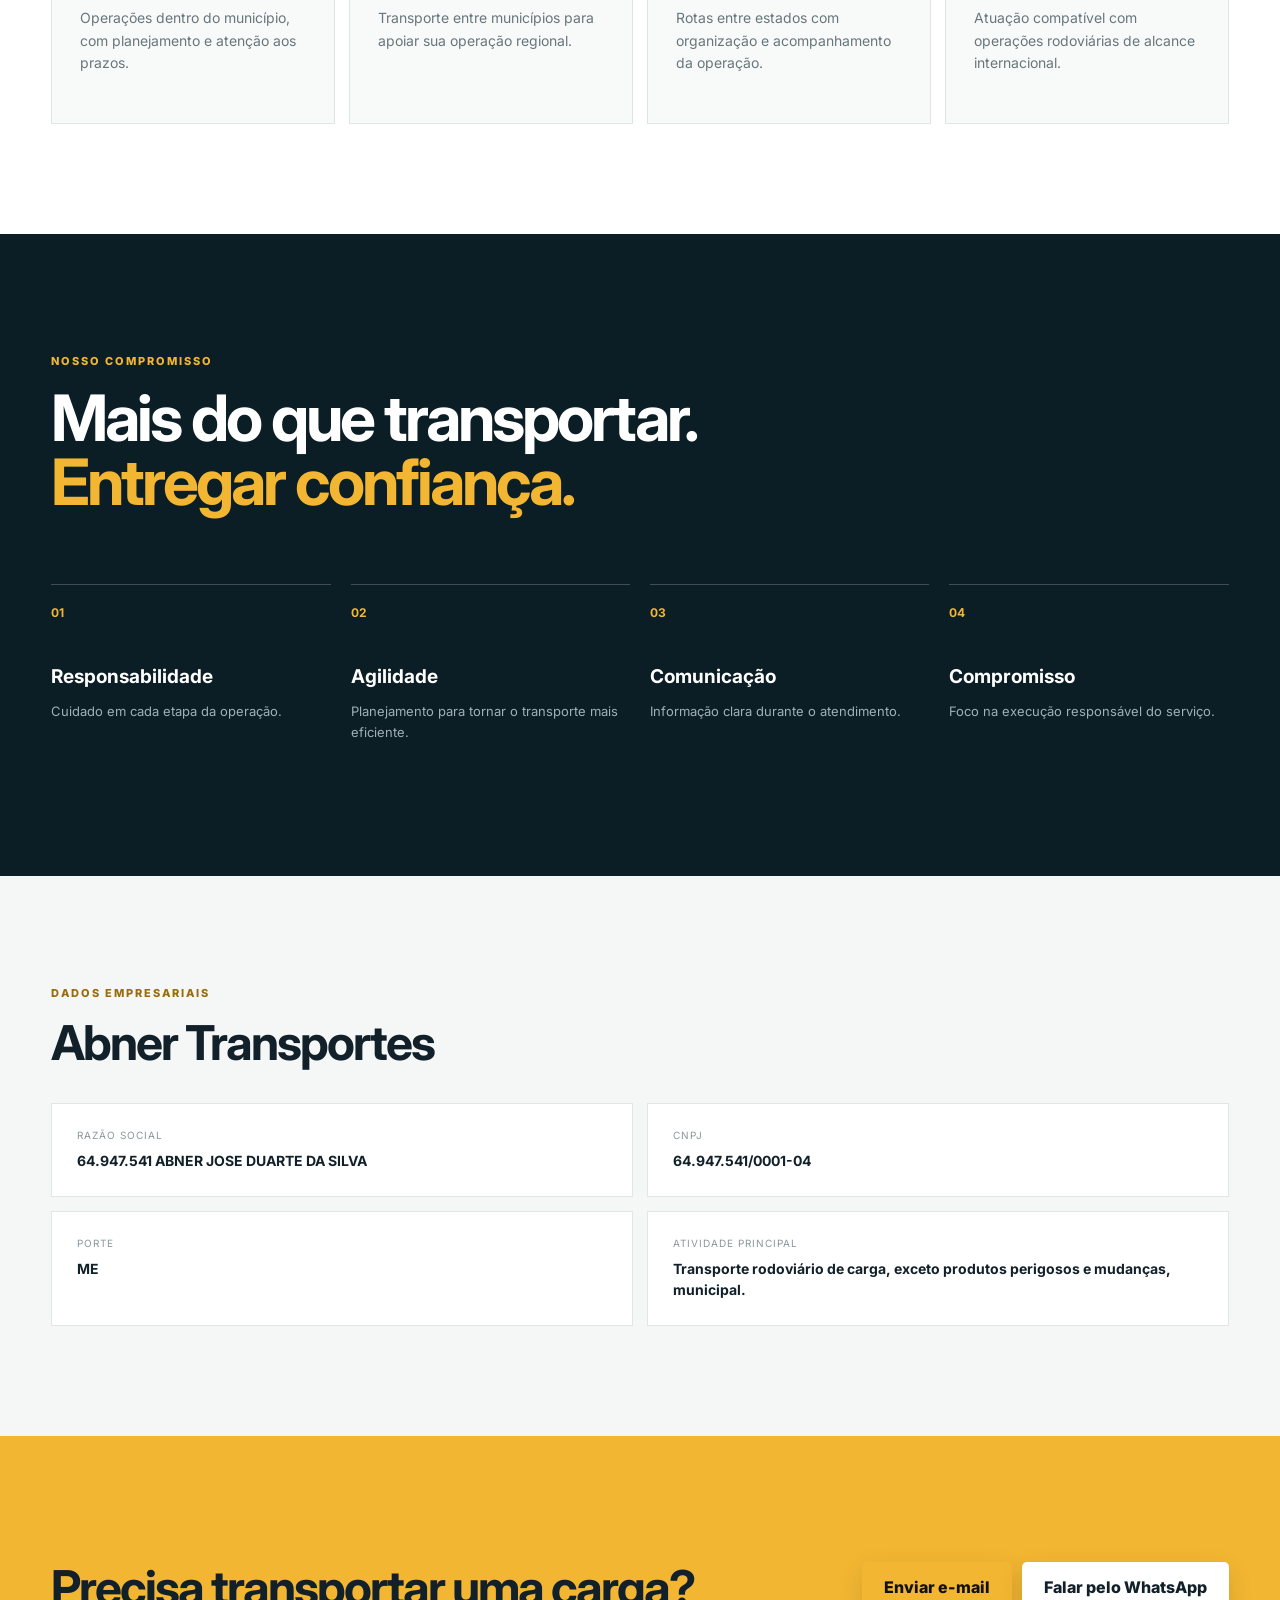
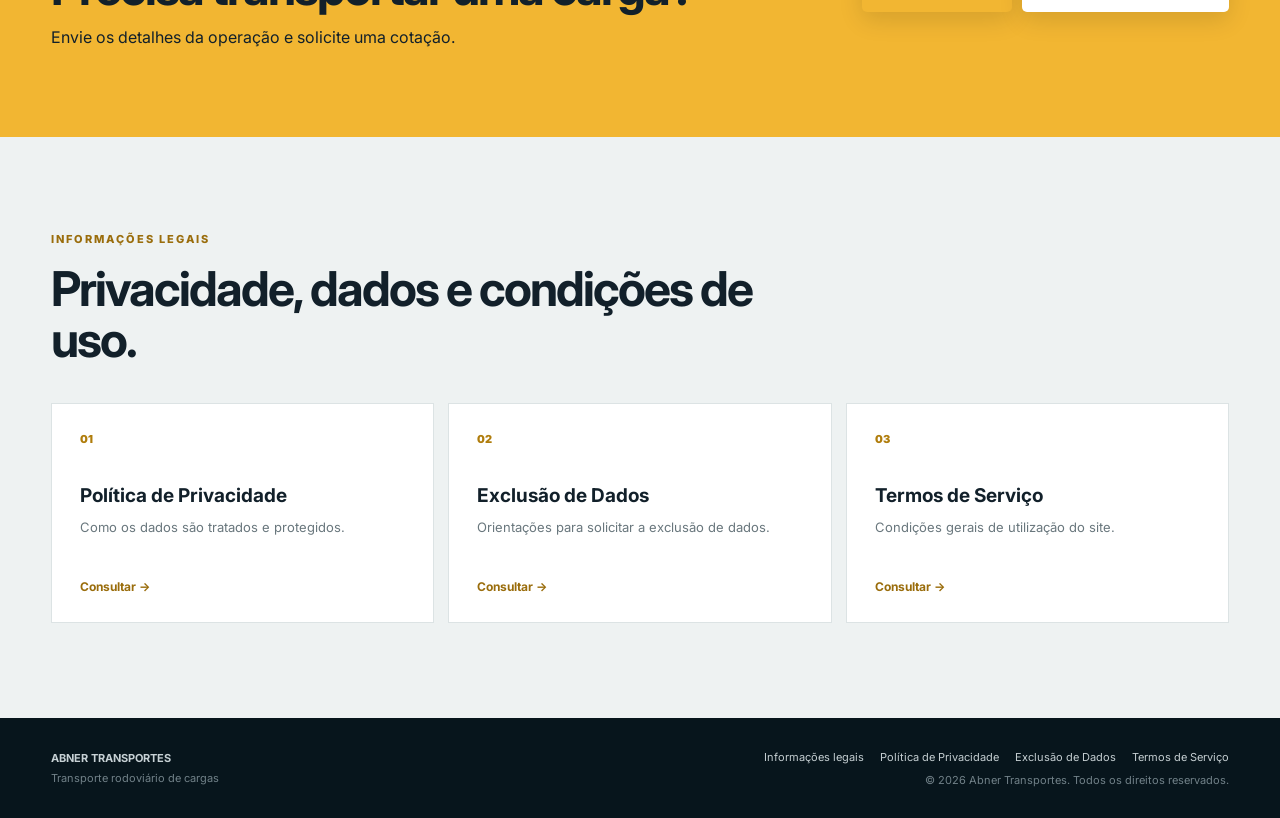
==== commit 255647e4: "Add files via upload" ====
--- a/index.html
+++ b/index.html
@@ -107,6 +107,33 @@
     </div>
   </div>
 </section>
+
+<section class="legal-section" id="informacoes-legais">
+  <div class="container">
+    <div class="eyebrow dark">INFORMAÇÕES LEGAIS</div>
+    <h2>Privacidade, dados e condições de uso.</h2>
+    <div class="legal-grid">
+      <a class="legal-card" href="politica-de-privacidade.html">
+        <span>01</span>
+        <strong>Política de Privacidade</strong>
+        <small>Como os dados são tratados e protegidos.</small>
+        <b>Consultar →</b>
+      </a>
+      <a class="legal-card" href="exclusao-de-dados.html">
+        <span>02</span>
+        <strong>Exclusão de Dados</strong>
+        <small>Orientações para solicitar a exclusão de dados.</small>
+        <b>Consultar →</b>
+      </a>
+      <a class="legal-card" href="termos-de-servico.html">
+        <span>03</span>
+        <strong>Termos de Serviço</strong>
+        <small>Condições gerais de utilização do site.</small>
+        <b>Consultar →</b>
+      </a>
+    </div>
+  </div>
+</section>
 </main>
 
 <footer>
@@ -114,6 +141,7 @@
     <div><strong>ABNER TRANSPORTES</strong><span>Transporte rodoviário de cargas</span></div>
     <div class="footer-right">
       <nav class="legal-links" aria-label="Informações legais">
+        <a href="#informacoes-legais">Informações legais</a>
         <a href="politica-de-privacidade.html">Política de Privacidade</a>
         <a href="exclusao-de-dados.html">Exclusão de Dados</a>
         <a href="termos-de-servico.html">Termos de Serviço</a>
--- a/style.css
+++ b/style.css
@@ -1,3 +1,5 @@
 @import url('https://fonts.googleapis.com/css2?family=Inter:wght@400;500;600;700;800;900&display=swap');
 *{box-sizing:border-box}html{scroll-behavior:smooth}body{margin:0;font-family:Inter,Arial,sans-serif;color:#12202a;background:#f5f7f7}a{text-decoration:none;color:inherit}.container{width:min(1180px,92%);margin:auto}.topbar{position:fixed;z-index:20;top:0;left:0;right:0;background:rgba(8,20,27,.92);backdrop-filter:blur(14px);color:#fff}.nav{height:76px;display:flex;align-items:center;gap:34px}.brand{display:flex;align-items:center;gap:10px;font-weight:900;letter-spacing:.5px;margin-right:auto}.brand b{font-weight:500}.brand-mark{display:grid;place-items:center;width:38px;height:38px;border:1px solid #fff;border-radius:8px;font-size:12px}.nav nav{display:flex;gap:24px;font-size:13px;font-weight:600}.nav nav a{opacity:.82}.nav nav a:hover{opacity:1}.btn{display:inline-flex;align-items:center;justify-content:center;padding:15px 22px;border-radius:5px;background:#f2b632;color:#111;font-weight:800;border:0;transition:.25s;box-shadow:0 8px 25px rgba(0,0,0,.12)}.btn:hover{transform:translateY(-2px);filter:brightness(1.04)}.btn-small{padding:11px 16px;font-size:13px}.btn-ghost{background:transparent;color:#fff;border:1px solid rgba(255,255,255,.55);box-shadow:none}.btn-light{background:#fff;color:#12202a}.hero{min-height:760px;position:relative;display:flex;align-items:center;overflow:hidden;background:radial-gradient(circle at 72% 42%,#344f5b 0,#152b35 36%,#07151c 75%)}.hero:before{content:"";position:absolute;inset:-10%;background:linear-gradient(120deg,transparent 20%,rgba(255,255,255,.05) 45%,transparent 62%),repeating-linear-gradient(155deg,transparent 0 80px,rgba(242,182,50,.08) 82px 84px);animation:move 12s linear infinite}.hero-overlay{position:absolute;inset:0;background:linear-gradient(90deg,rgba(4,12,17,.9),rgba(4,12,17,.5) 50%,rgba(4,12,17,.25))}.hero-content{position:relative;color:#fff;padding-top:80px}.eyebrow{font-size:11px;letter-spacing:2px;font-weight:800;color:#f2b632;margin-bottom:18px}.eyebrow.dark{color:#9a6d0c}.hero h1{font-size:clamp(44px,7vw,86px);line-height:.96;letter-spacing:-4px;max-width:850px;margin:0 0 25px;font-weight:900}.hero h1 span{color:#f2b632}.hero p{font-size:18px;line-height:1.7;max-width:690px;color:#d9e2e5}.actions{display:flex;gap:12px;margin-top:30px}.scroll-note{position:absolute;bottom:25px;left:50%;transform:translateX(-50%);color:#b9c7cc;font-size:11px;letter-spacing:1px}.intro,.services,.company-data{padding:110px 0}.two-col{display:grid;grid-template-columns:1fr 1fr;gap:100px}.intro h2,.section-head h2,.company-data h2{font-size:48px;line-height:1.05;letter-spacing:-2px;margin:0}.lead{font-size:23px;line-height:1.5;font-weight:600}.intro p:not(.lead){color:#64737b;line-height:1.8}.services{background:#fff}.section-head{display:flex;justify-content:space-between;align-items:end;margin-bottom:45px}.section-head>p{max-width:390px;color:#69777d;line-height:1.7}.cards{display:grid;grid-template-columns:repeat(4,1fr);gap:14px}.cards article{min-height:280px;padding:28px;border:1px solid #dfe5e6;background:#f8faf9;transition:.3s}.cards article:hover{transform:translateY(-7px);box-shadow:0 18px 40px rgba(0,0,0,.08)}.cards span{font-size:12px;font-weight:900;color:#b07d0c}.cards h3{font-size:25px;margin:70px 0 14px}.cards p{color:#68767c;line-height:1.6;font-size:14px}.dark-section{background:#0b1d25;color:#fff;padding:120px 0}.dark-section h2{font-size:64px;line-height:1;letter-spacing:-3px;margin:0 0 70px}.dark-section h2 span{color:#f2b632}.stats{display:grid;grid-template-columns:repeat(4,1fr);gap:20px}.stats>div{border-top:1px solid rgba(255,255,255,.22);padding-top:20px}.stats strong{display:block;color:#f2b632;font-size:12px;margin-bottom:45px}.stats b{font-size:19px}.stats p{color:#9fb0b6;font-size:13px;line-height:1.6}.data-grid{display:grid;grid-template-columns:1fr 1fr;gap:14px;margin-top:35px}.data-grid>div{padding:25px;background:#fff;border:1px solid #e0e5e6}.data-grid small{display:block;text-transform:uppercase;letter-spacing:1px;color:#8a979b;font-size:10px;margin-bottom:9px}.data-grid b{font-size:14px;line-height:1.5}.contact{background:#f2b632;padding:90px 0}.contact-box{display:flex;justify-content:space-between;align-items:center;gap:40px}.contact h2{font-size:48px;letter-spacing:-2px;margin:0 0 10px}.contact p{margin:0}.contact-actions{display:flex;gap:10px;flex-wrap:wrap}footer{background:#07151c;color:#c7d1d5}.footer{min-height:100px;display:flex;justify-content:space-between;align-items:center;gap:20px;font-size:11px}.footer div:first-child{display:flex;flex-direction:column;gap:6px}.footer span{color:#718188}@keyframes move{to{transform:translateX(70px)}}@media(max-width:850px){.nav nav{display:none}.hero{min-height:680px}.hero h1{letter-spacing:-2px}.two-col,.cards,.stats,.data-grid{grid-template-columns:1fr}.two-col{gap:30px}.intro,.services,.company-data{padding:75px 0}.section-head,.contact-box{display:block}.section-head>p{margin-top:20px}.dark-section h2{font-size:46px;margin-bottom:50px}.cards article{min-height:220px}.cards h3{margin-top:50px}.contact h2{font-size:38px}.contact-actions{margin-top:25px}.footer{padding:25px 0;display:block}.footer div+div{margin-top:15px}.scroll-note{width:100%;text-align:center}.hero-content{padding-top:90px}}
 .footer-right{display:flex;flex-direction:column;align-items:flex-end;gap:9px}.legal-links{display:flex;gap:16px;flex-wrap:wrap;justify-content:flex-end}.legal-links a{color:#d9e2e5;opacity:.9}.legal-links a:hover{opacity:1;color:#f2b632}@media(max-width:850px){.footer-right{align-items:flex-start}.legal-links{justify-content:flex-start}}
+
+.legal-section{background:#eef2f2;padding:95px 0}.legal-section h2{font-size:48px;line-height:1.05;letter-spacing:-2px;margin:0 0 38px;max-width:720px}.legal-grid{display:grid;grid-template-columns:repeat(3,1fr);gap:14px}.legal-card{display:flex;flex-direction:column;min-height:220px;padding:28px;background:#fff;border:1px solid #dce3e4;transition:.25s}.legal-card:hover{transform:translateY(-5px);box-shadow:0 16px 35px rgba(0,0,0,.08)}.legal-card span{font-size:11px;font-weight:900;color:#b07d0c;margin-bottom:38px}.legal-card strong{font-size:19px;margin-bottom:10px}.legal-card small{color:#69777d;line-height:1.6;font-size:13px}.legal-card b{margin-top:auto;padding-top:22px;font-size:12px;color:#9a6d0c}.footer-right{display:flex;flex-direction:column;align-items:flex-end;gap:9px}.legal-links{display:flex;gap:16px;flex-wrap:wrap;justify-content:flex-end}.legal-links a{color:#d9e2e5;opacity:.9}.legal-links a:hover{opacity:1;color:#f2b632}@media(max-width:850px){.legal-section{padding:70px 0}.legal-section h2{font-size:38px}.legal-grid{grid-template-columns:1fr}.legal-card{min-height:190px}.footer-right{align-items:flex-start}.legal-links{justify-content:flex-start}}
